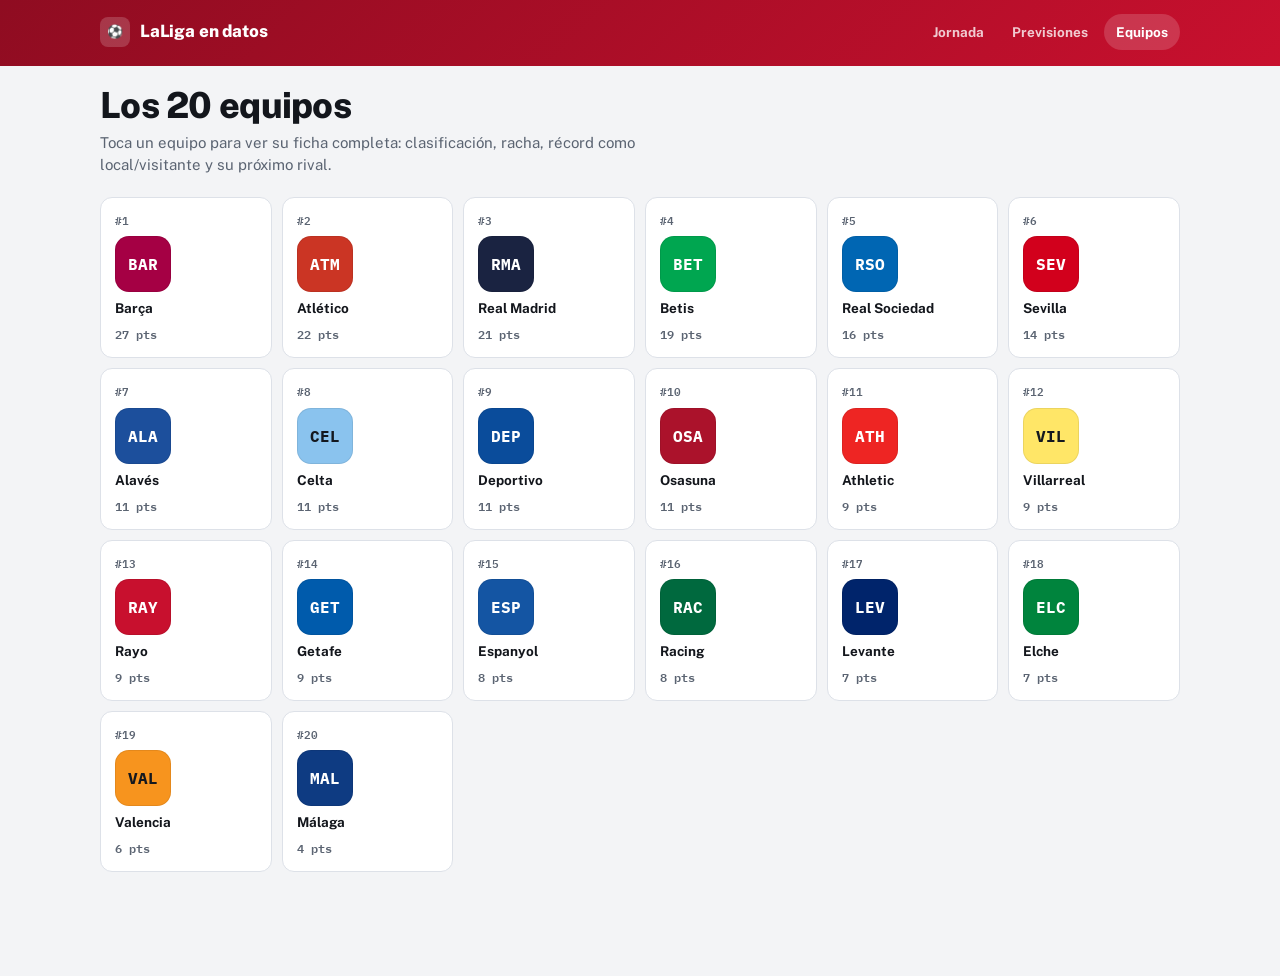
==== equipos.html @ e93ba957 "Rediseño completo: sitio multi-página (Jornada, Previsiones, Equipos) Sustituye el dashboard de una " ====
<!DOCTYPE html>
<html lang="es">
<head>
<meta charset="utf-8">
<meta name="viewport" content="width=device-width,initial-scale=1,viewport-fit=cover">
<title>LaLiga en datos — Equipos</title>
<meta name="description" content="Ficha de cada equipo de LaLiga: clasificación, forma reciente, récord en casa y fuera, y próximo partido.">
<link rel="preconnect" href="https://fonts.googleapis.com">
<link rel="preconnect" href="https://fonts.gstatic.com" crossorigin>
<link href="https://fonts.googleapis.com/css2?family=Public+Sans:wght@400;600;700;800&family=IBM+Plex+Mono:wght@500;700&display=swap" rel="stylesheet">
<link rel="stylesheet" href="assets/styles.css">
</head>
<body>
<div class="brandbar"><div class="inner">
  <div class="brand"><span class="mark">⚽</span>LaLiga en datos</div>
  <nav>
    <a href="index.html">Jornada</a>
    <a href="predicciones.html">Previsiones</a>
    <a href="equipos.html" class="on">Equipos</a>
  </nav>
</div></div>

<div class="wrap" style="padding-top:20px">
  <div>
    <h1>Los 20 equipos</h1>
    <p class="sub">Toca un equipo para ver su ficha completa: clasificación, racha, récord como local/visitante y su próximo rival.</p>
  </div>

  <div class="teamgrid" id="teamgrid"></div>

  <div id="teamcards"></div>
</div>

<nav class="bottomnav">
  <a href="index.html"><svg viewBox="0 0 24 24"><rect x="3" y="11" width="4" height="9"/><rect x="10" y="7" width="4" height="13"/><rect x="17" y="3" width="4" height="17"/></svg>Jornada</a>
  <a href="predicciones.html"><svg viewBox="0 0 24 24"><path d="M3 17l5-5 4 4 8-9"/><path d="M15 7h5v5"/></svg>Previsiones</a>
  <a href="equipos.html" class="on"><svg viewBox="0 0 24 24"><circle cx="12" cy="8" r="3.2"/><path d="M5 20c0-4 3-6.5 7-6.5s7 2.5 7 6.5"/></svg>Equipos</a>
</nav>

<script src="assets/data.js"></script>
<script>
function crestEl(code,size){
  const t=TEAMS[code];
  const d=document.createElement('div');
  d.className='crest '+(size||'');
  d.setAttribute('style',crestStyle(code));
  d.textContent=code;
  return d;
}
function formDots(code){
  const wrap=document.createElement('div'); wrap.className='form-dots';
  [...TEAMS[code].form].forEach(c=>{
    const s=document.createElement('span'); s.className='fd '+c; s.textContent=c; wrap.appendChild(s);
  });
  return wrap;
}
function nextFixture(code){
  const m = FIXTURES.find(f=>f.h===code || f.a===code);
  if(!m) return null;
  const home = m.h===code;
  const rival = home ? m.a : m.h;
  return {rival, home, when:m.when};
}

const rows = standings();
const grid=document.getElementById('teamgrid');
const cardsWrap=document.getElementById('teamcards');

rows.forEach((row,i)=>{
  const pos=i+1;
  const tile=document.createElement('button');
  tile.className='teamtile';
  tile.dataset.code=row.code;
  tile.innerHTML=`<span class="pos-chip">#${pos}</span>`;
  tile.appendChild(crestEl(row.code,'lg'));
  const nm=document.createElement('div'); nm.className='nm'; nm.textContent=row.t.short; tile.appendChild(nm);
  const pts=document.createElement('div'); pts.className='pts2'; pts.textContent=row.pts+' pts'; tile.appendChild(pts);
  grid.appendChild(tile);

  const card=document.createElement('article');
  card.className='teamcard';
  card.id='tc-'+row.code;
  const nf=nextFixture(row.code);
  card.innerHTML = `
    <div class="tc-head">
      <div class="crest-holder"></div>
      <div>
        <h2 class="big">${row.t.n}</h2>
        <p class="pos-chip">#${pos} en la clasificación · ${row.pts} puntos</p>
      </div>
    </div>
    <div class="tc-stats">
      <div class="tc-stat"><b>${row.t.pj}</b><span>Jugados</span></div>
      <div class="tc-stat"><b>${row.t.g}</b><span>Ganados</span></div>
      <div class="tc-stat"><b>${row.t.e}</b><span>Empatados</span></div>
      <div class="tc-stat"><b>${row.t.p}</b><span>Perdidos</span></div>
      <div class="tc-stat"><b>${row.t.gf}</b><span>G. favor</span></div>
      <div class="tc-stat"><b>${row.t.gc}</b><span>G. contra</span></div>
      <div class="tc-stat"><b>${row.dg>0?'+':''}${row.dg}</b><span>Dif. goles</span></div>
    </div>
    <div class="tc-section">
      <h4>Forma — últimos 5 partidos</h4>
      <div class="form-holder"></div>
    </div>
    <div class="tc-section">
      <h4>Récord por localía</h4>
      <div class="hvsplit">
        <div class="box"><b>En casa</b>${row.t.h.g}G · ${row.t.h.e}E · ${row.t.h.p}P (${row.t.h.pj} PJ)</div>
        <div class="box"><b>Fuera</b>${row.t.a.g}G · ${row.t.a.e}E · ${row.t.a.p}P (${row.t.a.pj} PJ)</div>
      </div>
    </div>
    ${nf ? `<div class="tc-section">
      <h4>Próximo partido — Jornada 11</h4>
      <div class="box" style="display:flex;align-items:center;gap:10px;background:var(--bg);border:1px solid var(--line);border-radius:8px;padding:12px">
        <div class="nf-crest"></div>
        <div style="flex:1;min-width:0">
          <div style="font-weight:700;font-size:14px">${nf.home?'vs':'@'} ${TEAMS[nf.rival].n}</div>
          <div style="font-size:12px;color:var(--muted);font-family:var(--mono)">${nf.when}</div>
        </div>
        <a href="predicciones.html" style="font-size:13px;font-weight:700">Ver previsión →</a>
      </div>
    </div>` : ''}
  `;
  card.querySelector('.crest-holder').appendChild(crestEl(row.code,'lg'));
  card.querySelector('.form-holder').appendChild(formDots(row.code));
  if(nf) card.querySelector('.nf-crest').appendChild(crestEl(nf.rival,'sm'));
  cardsWrap.appendChild(card);
});

function openTeam(code){
  document.querySelectorAll('.teamcard').forEach(c=>c.classList.remove('on'));
  const target=document.getElementById('tc-'+code);
  target.classList.add('on');
  target.scrollIntoView({behavior:'smooth',block:'start'});
}
grid.addEventListener('click',e=>{
  const btn=e.target.closest('.teamtile');
  if(btn) openTeam(btn.dataset.code);
});

if(location.hash){
  const code=location.hash.slice(1).toUpperCase();
  if(TEAMS[code]) openTeam(code);
}
</script>
</body>
</html>
---- assets/styles.css ----
/* LaLiga en datos — hoja de estilos compartida */
:root{
  --bg:#f3f4f6; --panel:#ffffff; --fg:#13161c; --muted:#5b6472; --line:#dde1e8;
  --accent:#c8102e; --accent2:#8f0c21; --gold:#d6a02a;
  --good:#1c7a3f; --mid:#b9811a; --bad:#c93b33; --goodbg:#e4f3e9; --midbg:#f8eed6; --badbg:#f9e3e1;
  --display:'Public Sans',system-ui,sans-serif; --mono:'IBM Plex Mono',ui-monospace,monospace;
}
@media (prefers-color-scheme:dark){:root:not([data-theme="light"]){
  --bg:#0c0e12; --panel:#161a21; --fg:#eceff3; --muted:#9aa3b0; --line:#272e38;
  --accent:#ef4a5e; --accent2:#c8102e; --gold:#e3bb5a;
  --good:#5fc17f; --mid:#e0ab42; --bad:#ef7b73; --goodbg:#163022; --midbg:#352a13; --badbg:#3a1a19; color-scheme:dark}}
:root[data-theme="dark"]{
  --bg:#0c0e12; --panel:#161a21; --fg:#eceff3; --muted:#9aa3b0; --line:#272e38;
  --accent:#ef4a5e; --accent2:#c8102e; --gold:#e3bb5a;
  --good:#5fc17f; --mid:#e0ab42; --bad:#ef7b73; --goodbg:#163022; --midbg:#352a13; --badbg:#3a1a19; color-scheme:dark}
*{box-sizing:border-box}
@media (prefers-reduced-motion:reduce){*{animation-duration:.01ms!important;animation-iteration-count:1!important;transition-duration:.01ms!important}}
html,body{height:auto}
body{background:var(--bg);color:var(--fg);font-family:var(--display);font-size:15px;line-height:1.5;margin:0;
  padding-block:0 calc(84px + env(safe-area-inset-bottom,0px));
  padding-left:max(16px,env(safe-area-inset-left,0px));padding-right:max(16px,env(safe-area-inset-right,0px))}
a{color:var(--accent);text-decoration:none}
a:hover{text-decoration:underline}
.wrap{max-width:1080px;margin:0 auto;display:flex;flex-direction:column;gap:20px}

/* top brand bar */
.brandbar{margin:0 -16px 0;padding:calc(env(safe-area-inset-top,0px) + 14px) max(16px,env(safe-area-inset-left,0px)) 16px;
  background:linear-gradient(135deg,var(--accent2),var(--accent));color:#fff}
.brandbar .inner{max-width:1080px;margin:0 auto;display:flex;align-items:center;justify-content:space-between;gap:12px;flex-wrap:wrap}
.brand{display:flex;align-items:center;gap:10px;font-weight:800;font-size:17px;letter-spacing:-.01em}
.brand .mark{width:30px;height:30px;border-radius:8px;background:rgba(255,255,255,.18);display:grid;place-items:center;font-family:var(--mono);font-size:13px;font-weight:800}
.brandbar nav{display:flex;gap:4px}
.brandbar nav a{color:rgba(255,255,255,.78);font-weight:700;font-size:13.5px;padding:8px 12px;border-radius:999px}
.brandbar nav a.on,.brandbar nav a:hover{color:#fff;background:rgba(255,255,255,.16);text-decoration:none}
@media(max-width:640px){.brandbar nav{display:none}}

h1{font-size:clamp(24px,4.5vw,36px);font-weight:800;letter-spacing:-.02em;line-height:1.1;margin:0;text-wrap:balance}
.sub{color:var(--muted);margin:6px 0 0;max-width:62ch}
.by{margin:4px 0 0;font-size:12.5px;color:var(--muted)}
.by b{color:var(--fg)}

nav.tabs{display:flex;gap:4px;flex-wrap:wrap;border-bottom:1px solid var(--line)}
nav.tabs button{border:0;border-bottom:3px solid transparent;border-radius:0;padding:10px 14px;font-weight:700;font-size:14px;color:var(--muted);background:transparent;cursor:pointer}
nav.tabs button[aria-selected="true"]{color:var(--fg);border-bottom-color:var(--accent)}
nav.tabs button svg{display:none}
section.tab[hidden]{display:none}

/* bottom mobile nav, used on every page */
.bottomnav{position:fixed;left:0;right:0;bottom:0;z-index:30;display:grid;grid-template-columns:repeat(3,minmax(0,1fr));gap:0;
  background:var(--panel);border-top:1px solid var(--line);
  padding:6px max(4px,env(safe-area-inset-right,0px)) calc(6px + env(safe-area-inset-bottom,0px)) max(4px,env(safe-area-inset-left,0px));
  box-shadow:0 -4px 16px rgba(0,0,0,.08)}
.bottomnav a{display:flex;flex-direction:column;align-items:center;gap:3px;border-radius:10px;padding:7px 2px;font-size:11.5px;font-weight:700;min-height:52px;color:var(--muted)}
.bottomnav a svg{width:22px;height:22px;fill:none;stroke:currentColor;stroke-width:1.9;stroke-linecap:round;stroke-linejoin:round}
.bottomnav a.on{color:var(--accent);background:var(--bg)}
@media(min-width:641px){.bottomnav{display:none}}

.exec{border:1px solid var(--line);border-top:4px solid var(--accent);background:var(--panel);border-radius:10px;padding:18px;min-width:0}
.exec h2.big{font-size:19px;letter-spacing:-.01em;margin:0 0 4px}
.exec .lead{color:var(--muted);margin:0 0 14px;font-size:13.5px;max-width:70ch}
.panel{background:var(--panel);border:1px solid var(--line);border-radius:10px;padding:18px;min-width:0}
h2{font-size:12px;font-weight:700;letter-spacing:.08em;text-transform:uppercase;color:var(--muted);margin:0 0 14px}

.grid2{display:grid;grid-template-columns:minmax(0,310px) minmax(0,1fr);gap:20px;align-items:start}
@media(max-width:860px){.grid2{grid-template-columns:minmax(0,1fr)}}

.presets{display:flex;flex-wrap:wrap;gap:8px;margin-bottom:16px}
button{font:inherit;font-size:13px;font-weight:600;color:var(--fg);background:transparent;border:1px solid var(--line);border-radius:8px;padding:9px 13px;cursor:pointer;min-height:40px}
button:hover{border-color:var(--fg)}
button[aria-pressed="true"]{background:var(--fg);color:var(--bg);border-color:var(--fg)}
button:focus-visible,input:focus-visible,a:focus-visible{outline:2px solid var(--accent);outline-offset:2px}
.ctl{display:grid;grid-template-columns:1fr auto;gap:2px 8px;margin-bottom:20px}
.ctl label{font-weight:700;display:flex;align-items:center;gap:8px;font-size:14px}
.ctl output{font-family:var(--mono);font-variant-numeric:tabular-nums;font-weight:700;color:var(--accent)}
.ctl input{grid-column:1/-1;width:100%}
.note{color:var(--muted);font-size:13px;margin:0}

input[type=range]{-webkit-appearance:none;appearance:none;width:100%;height:36px;background:transparent;margin:0;touch-action:pan-y}
input[type=range]::-webkit-slider-runnable-track{height:10px;border-radius:999px;background:var(--line)}
input[type=range]::-moz-range-track{height:10px;border-radius:999px;background:var(--line)}
input[type=range]::-webkit-slider-thumb{-webkit-appearance:none;width:28px;height:28px;margin-top:-9px;border-radius:50%;background:var(--accent);border:4px solid var(--panel);box-shadow:0 0 0 1px var(--accent),0 2px 6px rgba(0,0,0,.25)}
input[type=range]::-moz-range-thumb{width:20px;height:20px;border-radius:50%;background:var(--accent);border:4px solid var(--panel);box-shadow:0 0 0 1px var(--accent)}

.summary{display:grid;grid-template-columns:repeat(3,1fr);gap:10px}
.sumcard{border:1px solid var(--line);border-radius:10px;padding:14px;text-align:center;background:var(--bg)}
.sumcard b{display:block;font-family:var(--mono);font-size:26px;font-variant-numeric:tabular-nums;line-height:1}
.sumcard span{font-size:11px;color:var(--muted);text-transform:uppercase;letter-spacing:.06em}
.sumcard.win b{color:var(--good)} .sumcard.draw b{color:var(--mid)} .sumcard.loss b{color:var(--bad)}

.crest{flex:none;width:40px;height:40px;border-radius:10px;display:grid;place-items:center;font-family:var(--mono);font-weight:800;font-size:13px;box-shadow:inset 0 0 0 1px rgba(0,0,0,.08)}
.crest.sm{width:28px;height:28px;font-size:10.5px;border-radius:7px}
.crest.lg{width:56px;height:56px;font-size:16px;border-radius:14px}

.cards{display:flex;flex-direction:column;gap:12px}
.pc{border:1px solid var(--line);border-radius:10px;padding:14px;background:var(--panel);
  opacity:0;transform:translateY(12px);animation:rise .45s cubic-bezier(.2,.7,.3,1) forwards}
@keyframes rise{to{opacity:1;transform:translateY(0)}}
.pc-top{display:flex;align-items:center;gap:12px;margin-bottom:10px}
.pc .lab{font-family:var(--mono);font-size:11px;letter-spacing:.05em;text-transform:uppercase;color:var(--muted);margin:0}
.pc h3{font-size:15.5px;margin:2px 0 0;line-height:1.3}
.st{width:40px;height:40px;border-radius:50%;display:grid;place-items:center;font-weight:800;font-size:13px;flex:none}
.st.g{background:var(--goodbg);color:var(--good)}.st.m{background:var(--midbg);color:var(--mid)}.st.b{background:var(--badbg);color:var(--bad)}
.bar2{display:flex;height:40px;width:100%;border-radius:8px;overflow:hidden;background:var(--line);margin-top:10px}
.bar2 div{display:flex;align-items:center;justify-content:center;font-family:var(--mono);font-size:12.5px;font-weight:700;color:#fff;min-width:0;white-space:nowrap;overflow:hidden;transition:width .45s cubic-bezier(.2,.7,.3,1)}
.seg-h{background:var(--good)} .seg-d{background:var(--mid)} .seg-a{background:var(--bad)}
.call{margin-top:10px;font-size:13px;color:var(--muted)}
.call b{color:var(--fg)}
details{margin-top:10px}
details summary{cursor:pointer;font-weight:700;font-size:13px;padding:8px 0;list-style:none;min-height:36px;display:flex;align-items:center;color:var(--accent)}
details summary::-webkit-details-marker{display:none}
details summary::before{content:"▸ ";margin-right:2px}
details[open] summary::before{content:"▾ "}
.stat-grid{display:grid;grid-template-columns:1fr 1fr;gap:10px;margin-top:6px;font-size:12.5px}
.stat-col{border:1px solid var(--line);border-radius:8px;padding:10px;background:var(--bg)}
.stat-col h4{margin:0 0 6px;font-size:11px;text-transform:uppercase;letter-spacing:.05em;color:var(--muted)}
.stat-row{display:flex;justify-content:space-between;padding:3px 0;font-family:var(--mono)}
.form-dots{display:flex;gap:3px;margin-top:4px}
.fd{width:18px;height:18px;border-radius:5px;display:flex;align-items:center;justify-content:center;font-size:10px;font-weight:800;color:#fff}
.fd.G{background:var(--good)} .fd.E{background:var(--mid)} .fd.P{background:var(--bad)}

/* score cards — Jornada page */
.scorecards{display:grid;grid-template-columns:repeat(auto-fill,minmax(260px,1fr));gap:12px}
.score{border:1px solid var(--line);border-radius:10px;background:var(--panel);padding:14px;display:flex;flex-direction:column;gap:10px}
.score .when{font-family:var(--mono);font-size:11px;color:var(--muted);display:flex;justify-content:space-between;align-items:center}
.score .tag{background:var(--accent);color:#fff;font-size:10px;font-weight:800;padding:2px 8px;border-radius:999px;letter-spacing:.04em;text-transform:uppercase}
.score .row{display:flex;align-items:center;gap:10px}
.score .row .nm{flex:1;min-width:0;font-weight:700;font-size:14px;overflow:hidden;text-overflow:ellipsis;white-space:nowrap}
.score .row .sc{font-family:var(--mono);font-weight:800;font-size:17px;min-width:22px;text-align:center}
.score.live{border-color:var(--accent);box-shadow:0 0 0 1px var(--accent)}
.livepill{display:inline-flex;align-items:center;gap:5px;color:var(--accent);font-weight:800;font-size:11px;letter-spacing:.04em}
.livepill .dot{width:6px;height:6px;border-radius:50%;background:var(--accent);animation:pulse 1.4s infinite}
@keyframes pulse{0%,100%{opacity:1}50%{opacity:.25}}

/* standings table */
.tw{overflow-x:auto}
table.std{width:100%;border-collapse:collapse;font-variant-numeric:tabular-nums;min-width:600px}
.std th,.std td{text-align:right;padding:9px 8px;border-bottom:1px solid var(--line);white-space:nowrap;font-size:13px}
.std th:first-child,.std td:first-child{text-align:left}
.std th{font-size:11px;letter-spacing:.05em;text-transform:uppercase;color:var(--muted);font-weight:700}
.std td.pos{font-family:var(--mono);color:var(--muted);width:28px}
.std td.team{font-weight:700;color:var(--fg);display:flex;align-items:center;gap:8px;text-align:left}
.std td.team a{color:inherit;display:flex;align-items:center;gap:10px}
.std td.team .pos-badge{display:none;font-family:var(--mono);font-size:11px;color:var(--muted);margin-left:auto}
.std td.pts{font-family:var(--mono);font-weight:800}
.std tr.euro td.team{box-shadow:inset 3px 0 0 var(--good)}
.std tr.rel td.team{box-shadow:inset 3px 0 0 var(--bad)}
@media(max-width:640px){
  .std,.std tbody,.std tr,.std td{display:block;min-width:0;width:100%}
  .std thead{display:none}
  .std tr{border:1px solid var(--line);border-radius:10px;overflow:hidden;margin-bottom:10px;background:var(--bg)}
  .std td{border:0;padding:8px 14px;text-align:left;font-size:13.5px}
  .std td.team{background:var(--fg);color:var(--bg);font-size:13.5px;padding:10px 14px;justify-content:space-between;box-shadow:none}
  .std td.team a{color:inherit}
  .std td.team .pos-badge{display:inline-block;font-family:var(--mono);font-size:11px;background:rgba(255,255,255,.18);border-radius:999px;padding:2px 8px;margin-left:auto}
  .std td.pos{display:none}
  .std td[data-label]::before{content:attr(data-label);display:inline-block;width:110px;color:var(--muted);font-size:11px;text-transform:uppercase;letter-spacing:.05em}
}

/* equipos page */
.teamgrid{display:grid;grid-template-columns:repeat(auto-fill,minmax(150px,1fr));gap:10px}
.teamtile{border:1px solid var(--line);border-radius:12px;background:var(--panel);padding:14px;display:flex;flex-direction:column;align-items:flex-start;gap:8px;cursor:pointer;text-align:left}
.teamtile:hover{border-color:var(--accent)}
.teamtile .pos-chip{font-family:var(--mono);font-size:11px;color:var(--muted)}
.teamtile .nm{font-weight:700;font-size:13.5px;line-height:1.25}
.teamtile .pts2{font-family:var(--mono);font-size:12px;color:var(--muted)}

.teamcard{border:1px solid var(--line);border-radius:12px;background:var(--panel);padding:18px;display:none}
.teamcard.on{display:block;opacity:0;transform:translateY(10px);animation:rise .4s cubic-bezier(.2,.7,.3,1) forwards}
.tc-head{display:flex;align-items:center;gap:14px;margin-bottom:14px}
.tc-head h2.big{font-size:21px;margin:0;color:var(--fg);letter-spacing:-.01em;text-transform:none}
.tc-head .pos-chip{font-family:var(--mono);color:var(--muted);font-size:13px;margin-top:2px}
.tc-stats{display:grid;grid-template-columns:repeat(auto-fit,minmax(90px,1fr));gap:10px;margin-bottom:14px}
.tc-stat{border:1px solid var(--line);border-radius:8px;padding:10px;text-align:center;background:var(--bg)}
.tc-stat b{display:block;font-family:var(--mono);font-size:19px}
.tc-stat span{font-size:10.5px;color:var(--muted);text-transform:uppercase;letter-spacing:.04em}
.tc-section{margin-top:14px}
.tc-section h4{margin:0 0 8px;font-size:11.5px;text-transform:uppercase;letter-spacing:.05em;color:var(--muted)}
.hvsplit{display:grid;grid-template-columns:1fr 1fr;gap:10px}
.hvsplit .box{border:1px solid var(--line);border-radius:8px;padding:10px;background:var(--bg);font-size:13px}
.hvsplit .box b{display:block;font-size:12px;color:var(--muted);text-transform:uppercase;letter-spacing:.04em;margin-bottom:4px}

.banner{border:1px solid var(--line);border-left:4px solid var(--mid);background:var(--panel);padding:12px 14px;border-radius:8px;font-size:13.5px}
.meth{display:flex;flex-direction:column;gap:10px}
.meth details{border:1px solid var(--line);border-radius:8px;background:var(--bg);margin-top:0}
.meth summary{padding:14px;min-height:44px}
.meth ul,.meth p{margin:0;padding:0 16px 14px 32px;font-size:13.5px;line-height:1.55}
.meth p{padding-left:16px}
.credit{border-top:1px solid var(--line);padding-top:16px;font-size:12.5px;color:var(--muted);max-width:80ch;margin-top:4px}
.credit b{color:var(--fg)}
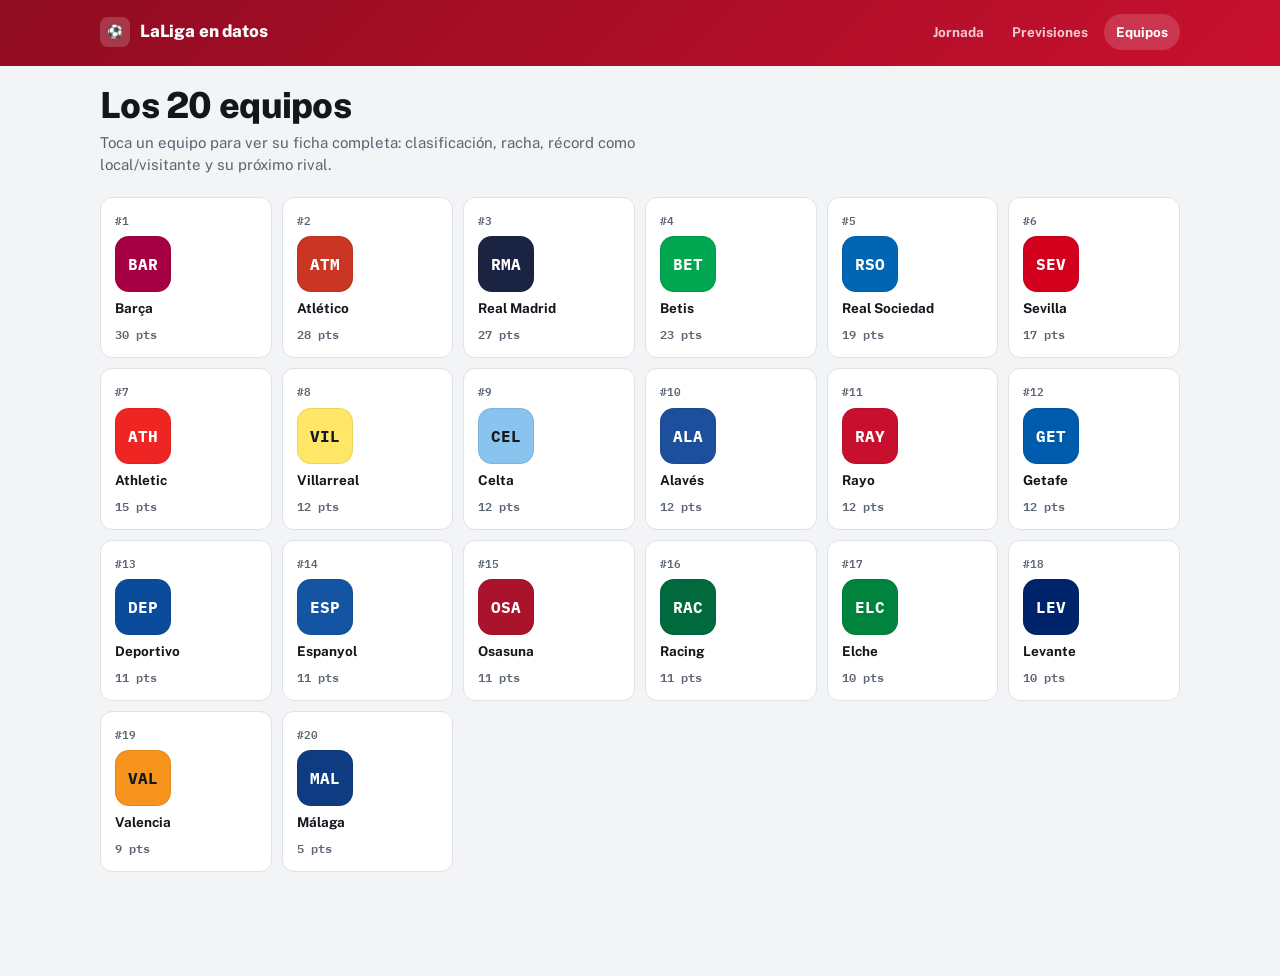
==== commit 14daf29d: "Jornada 11: resultados completos y calendario de la Jornada 12 Resultados de la jornada 11 (30 oct -" ====
--- a/equipos.html
+++ b/equipos.html
@@ -110,7 +110,7 @@
       </div>
     </div>
     ${nf ? `<div class="tc-section">
-      <h4>Próximo partido — Jornada 11</h4>
+      <h4>Próximo partido — Jornada 12</h4>
       <div class="box" style="display:flex;align-items:center;gap:10px;background:var(--bg);border:1px solid var(--line);border-radius:8px;padding:12px">
         <div class="nf-crest"></div>
         <div style="flex:1;min-width:0">
